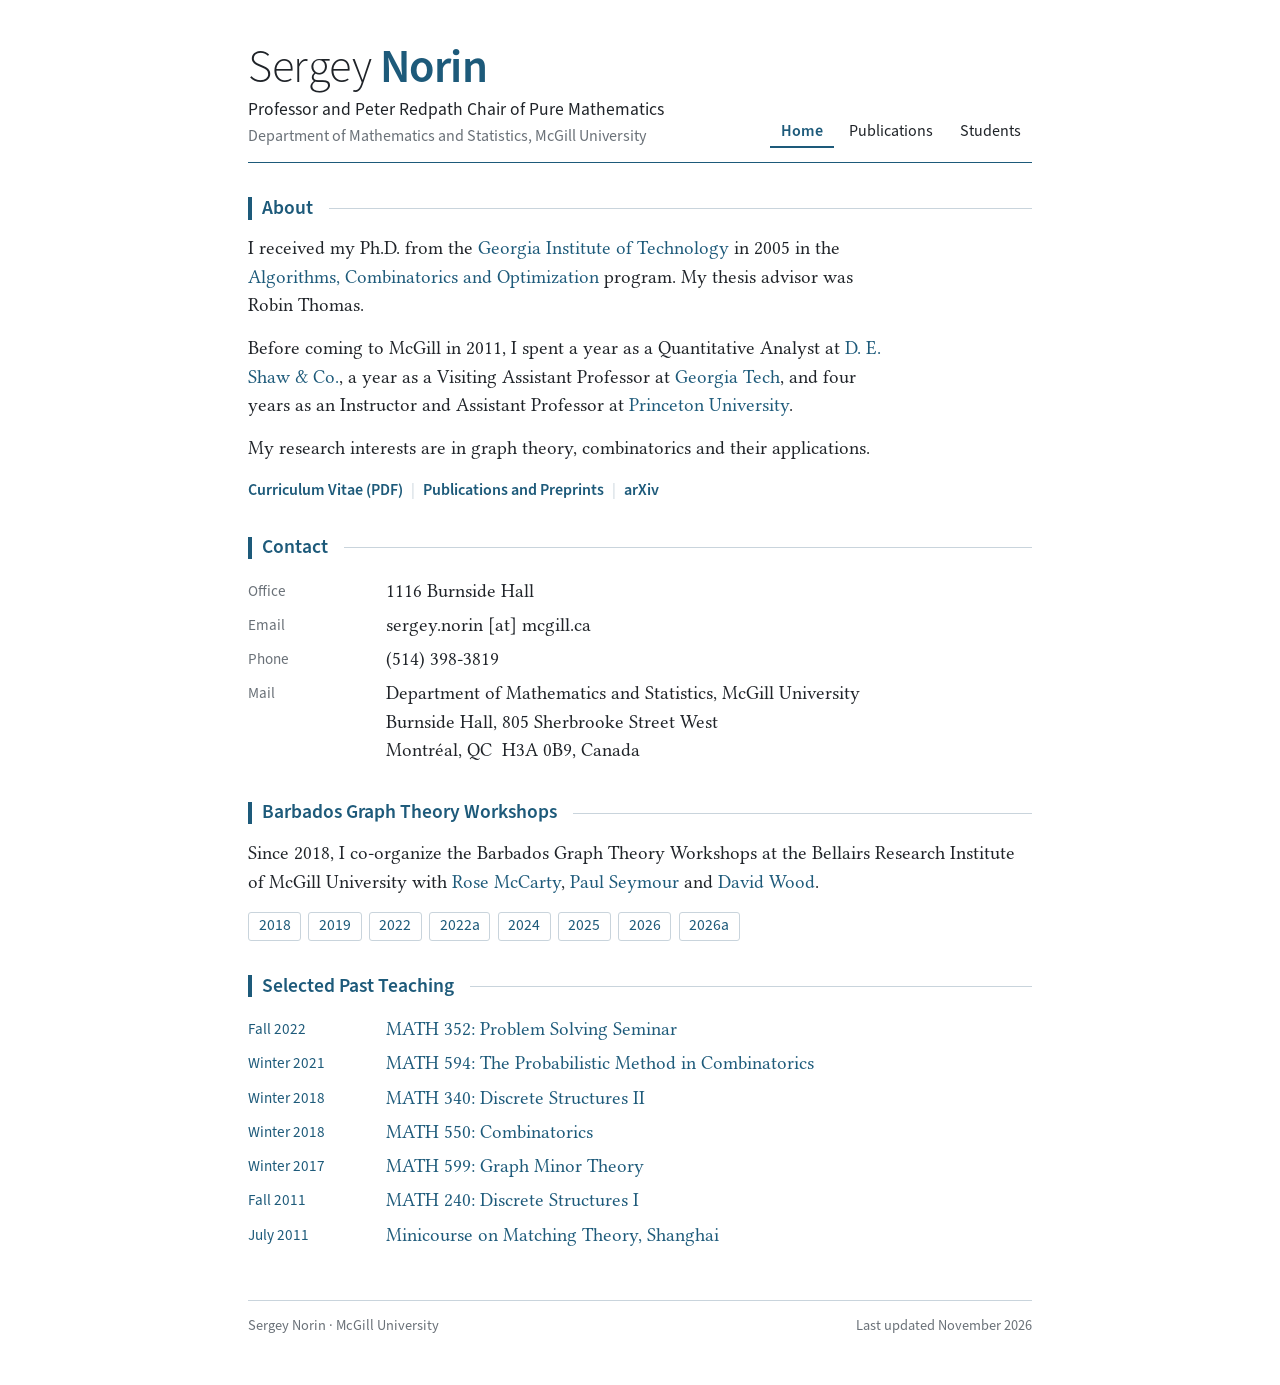
==== index.html @ 2191cc51 "Publish personal website on GitHub Pages" ====
<!DOCTYPE html>
<html lang="en" class="no-js">
<head>
  <meta charset="utf-8">
  <meta name="viewport" content="width=device-width, initial-scale=1">
  <title>Sergey Norin</title>
  <meta name="description" content="Sergey Norin, Professor and Peter Redpath Chair of Pure Mathematics, Department of Mathematics and Statistics, McGill University. Graph theory and combinatorics.">
  <meta name="author" content="Sergey Norin">
  <link rel="icon" href="assets/favicon.svg" type="image/svg+xml">
  <link rel="preload" href="assets/fonts/libertinus-serif-regular.woff2" as="font" type="font/woff2" crossorigin>
  <link rel="preload" href="assets/fonts/sn-sans-regular.woff2" as="font" type="font/woff2" crossorigin>
  <link rel="stylesheet" href="assets/css/style.css">
  <script>document.documentElement.classList.remove('no-js');</script>
</head>
<body>
<a class="skip" href="#main">Skip to content</a>
<div class="page">

  <header class="masthead">
    <div>
      <h1><a href="./"><span class="first">Sergey</span> <span class="last">Norin</span></a></h1>
      <p class="role">Professor and Peter Redpath Chair of Pure Mathematics</p>
      <p class="dept"><a href="https://www.mcgill.ca/mathstat/">Department of Mathematics and Statistics</a>, <a href="https://www.mcgill.ca/">McGill University</a></p>
    </div>
    <nav class="nav" aria-label="Main">
      <ul>
        <li><a href="./" aria-current="page">Home</a></li>
        <li><a href="publications.html">Publications</a></li>
        <li><a href="students.html">Students</a></li>
      </ul>
    </nav>
  </header>

  <main id="main">

    <section class="section lead" aria-labelledby="about">
      <h2 id="about">About</h2>
      <p>I received my Ph.D. from the <a href="https://www.gatech.edu/">Georgia Institute of Technology</a> in 2005 in the <a href="https://aco.gatech.edu/">Algorithms, Combinatorics and Optimization</a> program. My thesis advisor was Robin Thomas.</p>
      <p>Before coming to McGill in 2011, I spent a year as a Quantitative Analyst at <a href="https://www.deshaw.com/">D. E. Shaw &amp; Co.</a>, a year as a Visiting Assistant Professor at <a href="https://math.gatech.edu/">Georgia Tech</a>, and four years as an Instructor and Assistant Professor at <a href="https://www.math.princeton.edu/">Princeton University</a>.</p>
      <p>My research interests are in graph theory, combinatorics and their applications.</p>
      <p class="quicklinks">
        <a href="cv.pdf">Curriculum Vitae (PDF)</a><span class="sep" aria-hidden="true">|</span><a href="publications.html">Publications and Preprints</a><span class="sep" aria-hidden="true">|</span><a href="https://arxiv.org/search/?query=Norin%2C+Sergey&amp;searchtype=author&amp;order=-announced_date_first">arXiv</a>
      </p>
    </section>

    <section class="section" aria-labelledby="contact">
      <h2 id="contact">Contact</h2>
      <ul class="cvlist contact">
        <li><span class="when">Office</span><span class="what">1116 Burnside Hall</span></li>
        <li><span class="when">Email</span><span class="what">sergey.norin [at] mcgill.ca</span></li>
        <li><span class="when">Phone</span><span class="what">(514) 398-3819</span></li>
        <li><span class="when">Mail</span><address class="what">Department of Mathematics and Statistics, McGill University<br>Burnside Hall, 805 Sherbrooke Street West<br>Montréal, QC&nbsp; H3A 0B9, Canada</address></li>
      </ul>
    </section>

    <section class="section" aria-labelledby="workshops">
      <h2 id="workshops">Barbados Graph Theory Workshops</h2>
      <p>Since 2018, I co-organize the Barbados Graph Theory Workshops at the Bellairs Research Institute of McGill University with <a href="https://mccarty.math.gatech.edu/">Rose McCarty</a>, <a href="https://web.math.princeton.edu/~pds/">Paul Seymour</a> and <a href="https://davidwooddavid.github.io/">David Wood</a>.</p>
      <ul class="inline-list">
        <li><a href="https://web.math.princeton.edu/~pds/barbados18/index.html">2018</a></li>
        <li><a href="https://web.math.princeton.edu/~pds/barbados19/index.html">2019</a></li>
        <li><a href="https://web.math.princeton.edu/~pds/barbados22/index.html">2022</a></li>
        <li><a href="https://web.math.princeton.edu/~pds/barbados22a/index.html">2022a</a></li>
        <li><a href="https://web.math.princeton.edu/~pds/barbados24/index.html">2024</a></li>
        <li><a href="https://web.math.princeton.edu/~pds/barbados25/index.html">2025</a></li>
        <li><a href="https://web.math.princeton.edu/~pds/barbados26/index.html">2026</a></li>
        <li><a href="https://web.math.princeton.edu/~pds/barbados26a/index.html">2026a</a></li>
      </ul>
    </section>

    <section class="section" aria-labelledby="teaching">
      <h2 id="teaching">Selected Past Teaching</h2>
      <ul class="cvlist">
        <li><span class="when">Fall 2022</span><span class="what"><a href="https://www.math.mcgill.ca/snorin/putnam2022.html">MATH 352: Problem Solving Seminar</a></span></li>
        <li><span class="when">Winter 2021</span><span class="what"><a href="https://www.math.mcgill.ca/snorin/math594W21.html">MATH 594: The Probabilistic Method in Combinatorics</a></span></li>
        <li><span class="when">Winter 2018</span><span class="what"><a href="https://www.math.mcgill.ca/snorin/math340W18.html">MATH 340: Discrete Structures II</a></span></li>
        <li><span class="when">Winter 2018</span><span class="what"><a href="https://www.math.mcgill.ca/snorin/math550W18.html">MATH 550: Combinatorics</a></span></li>
        <li><span class="when">Winter 2017</span><span class="what"><a href="https://www.math.mcgill.ca/snorin/math599W17.html">MATH 599: Graph Minor Theory</a></span></li>
        <li><span class="when">Fall 2011</span><span class="what"><a href="https://www.math.mcgill.ca/snorin/MATH240F11.html">MATH 240: Discrete Structures I</a></span></li>
        <li><span class="when">July 2011</span><span class="what"><a href="https://www.math.mcgill.ca/snorin/matchingMinicourse.html">Minicourse on Matching Theory, Shanghai</a></span></li>
      </ul>
    </section>

  </main>

  <footer class="foot">
    <span>Sergey Norin · McGill University</span>
    <span>Last updated November 2026</span>
  </footer>

</div>
</body>
</html>
---- assets/css/style.css ----
/* ==========================================================================
   Sergey Norin, personal website
   Colours and type follow the 2026 CV: petrol-blue accent,
   Libertinus Serif for text, Source Sans (served as "SN Sans") for labels.
   ========================================================================== */

/* ---------- fonts --------------------------------------------------------- */
@font-face { font-family: "Libertinus Serif"; src: url("../fonts/libertinus-serif-regular.woff2") format("woff2");
  font-weight: 400; font-style: normal; font-display: swap; }
@font-face { font-family: "Libertinus Serif"; src: url("../fonts/libertinus-serif-italic.woff2") format("woff2");
  font-weight: 400; font-style: italic; font-display: swap; }
@font-face { font-family: "Libertinus Serif"; src: url("../fonts/libertinus-serif-semibold.woff2") format("woff2");
  font-weight: 600; font-style: normal; font-display: swap; }
@font-face { font-family: "SN Sans"; src: url("../fonts/sn-sans-light.woff2") format("woff2");
  font-weight: 300; font-style: normal; font-display: swap; }
@font-face { font-family: "SN Sans"; src: url("../fonts/sn-sans-regular.woff2") format("woff2");
  font-weight: 400; font-style: normal; font-display: swap; }
@font-face { font-family: "SN Sans"; src: url("../fonts/sn-sans-semibold.woff2") format("woff2");
  font-weight: 600; font-style: normal; font-display: swap; }

/* ---------- colour tokens ------------------------------------------------- */
:root {
  --bg: #ffffff;
  --ink: #1f2328;
  --accent: #1d5a7a;
  --accent-soft: #e8f0f5;
  --muted: #6a7178;
  --hair: #c9d4dc;
  --serif: "Libertinus Serif", "Iowan Old Style", "Palatino Linotype", Palatino, Georgia, serif;
  --sans: "SN Sans", "Source Sans 3", "Source Sans Pro", "Segoe UI", system-ui, sans-serif;
  --datecol: 7.6rem;
  color-scheme: light;
}
@media (prefers-color-scheme: dark) {
  :root:not([data-theme="light"]) {
    --bg: #14181b;
    --ink: #e3e6e8;
    --accent: #84bedb;
    --accent-soft: #1d2b33;
    --muted: #9aa3aa;
    --hair: #2f3d46;
    color-scheme: dark;
  }
}
:root[data-theme="dark"] {
  --bg: #14181b; --ink: #e3e6e8; --accent: #84bedb; --accent-soft: #1d2b33;
  --muted: #9aa3aa; --hair: #2f3d46; color-scheme: dark;
}

/* ---------- base ---------------------------------------------------------- */
*, *::before, *::after { box-sizing: border-box; }
html { -webkit-text-size-adjust: 100%; text-size-adjust: 100%; }
body {
  margin: 0;
  background: var(--bg);
  color: var(--ink);
  font-family: var(--serif);
  font-size: 1.1875rem;          /* 19px: Libertinus runs small */
  line-height: 1.5;
  font-variant-numeric: lining-nums;
  font-kerning: normal;
}
.page { max-width: 52rem; margin: 0 auto; padding: 2.75rem 1.5rem 3rem; }
a { color: var(--accent); text-decoration: none; }
a:hover, a:focus-visible { text-decoration: underline; text-underline-offset: 0.15em; }
a:focus-visible, button:focus-visible { outline: 2px solid var(--accent); outline-offset: 2px; border-radius: 2px; }
p { margin: 0 0 0.75em; }
i, em { font-style: italic; }
b, strong { font-weight: 600; }
sub, sup { font-size: 0.72em; line-height: 0; }
.muted { color: var(--muted); }
.sans { font-family: var(--sans); }
.skip { position: absolute; left: -999px; top: 0; }
.skip:focus { left: 1rem; top: 1rem; background: var(--bg); padding: 0.4rem 0.7rem; z-index: 10; }

/* ---------- masthead ------------------------------------------------------ */
.masthead {
  display: flex; flex-wrap: wrap; align-items: flex-end; justify-content: space-between;
  gap: 1rem 2rem;
  padding-bottom: 0.9rem;
  border-bottom: 1.5px solid var(--accent);
}
.masthead h1 {
  margin: 0 0 0.35rem;
  font-family: var(--sans); font-weight: 300;
  font-size: clamp(2.3rem, 6vw, 2.9rem); line-height: 1.05; letter-spacing: -0.01em;
}
.masthead h1 a { color: inherit; }
.masthead h1 a:hover { text-decoration: none; }
.masthead h1 .last { font-weight: 600; color: var(--accent); }
.masthead .role { margin: 0; font-family: var(--sans); font-size: 1.1rem; line-height: 1.35; }
.masthead .dept { margin: 0.1rem 0 0; font-family: var(--sans); font-size: 1rem; color: var(--muted); }
.masthead .dept a { color: var(--muted); }
.masthead .dept a:hover { color: var(--accent); }

.nav { font-family: var(--sans); font-size: 1rem; }
.nav ul { list-style: none; display: flex; gap: 0.25rem; margin: 0; padding: 0; }
.nav a {
  display: block; padding: 0.3rem 0.7rem; border-radius: 3px;
  color: var(--ink);
}
.nav a:hover { background: var(--accent-soft); color: var(--accent); text-decoration: none; }
.nav a[aria-current="page"] { color: var(--accent); font-weight: 600; box-shadow: inset 0 -2px 0 var(--accent); border-radius: 0; }

/* ---------- sections (CV-style headings) ---------------------------------- */
.section { margin-top: 2.1rem; }
.section > h2 {
  display: flex; align-items: center; gap: 0.6rem;
  margin: 0 0 0.9rem;
  font-family: var(--sans); font-weight: 600; font-size: 1.22rem; line-height: 1.2;
  color: var(--accent);
}
.section > h2::before {
  content: ""; flex: none; width: 4px; height: 1.15em; background: var(--accent);
}
.section > h2::after {
  content: ""; flex: 1; height: 1px; background: var(--hair); margin-left: 0.4rem;
}
.lead p { max-width: 40rem; }

/* ---------- two-column lists (date | content), as in the CV -------------- */
.cvlist { list-style: none; margin: 0; padding: 0; }
.cvlist > li {
  display: grid; grid-template-columns: var(--datecol) minmax(0, 1fr);
  column-gap: 1rem;
  padding: 0.18rem 0;
}
.cvlist .when {
  font-family: var(--sans); font-size: 0.95rem; line-height: 1.85;
  color: var(--accent); white-space: nowrap; font-variant-numeric: tabular-nums;
}
.cvlist .what { min-width: 0; }
.cvlist .note { display: block; color: var(--muted); font-size: 0.95em; }
.cvlist .note::before { content: "\2192\00a0"; }
.cvlist .sub {
  grid-column: 2; padding-top: 0.6rem;
  font-family: var(--sans); font-weight: 600; font-size: 0.8rem;
  letter-spacing: 0.08em; text-transform: uppercase; color: var(--muted);
}
.cvlist > li.sub-row { display: block; padding: 0.8rem 0 0.1rem calc(var(--datecol) + 1rem); }
.cvlist > li.sub-row:first-child { padding-top: 0; }
.cvlist > li.sub-row span {
  font-family: var(--sans); font-weight: 600; font-size: 0.8rem;
  letter-spacing: 0.08em; text-transform: uppercase; color: var(--muted);
}

/* contact rows: label column */
.contact .when { color: var(--muted); }
.contact address { font-style: normal; }

/* compact inline link lists (workshops, quick links) */
.inline-list { list-style: none; margin: 0.4rem 0 0; padding: 0; display: flex; flex-wrap: wrap; gap: 0.45rem; }
.inline-list a {
  display: inline-block; padding: 0.12rem 0.6rem;
  font-family: var(--sans); font-size: 0.98rem;
  border: 1px solid var(--hair); border-radius: 3px; color: var(--accent);
}
.inline-list a:hover { border-color: var(--accent); background: var(--accent-soft); text-decoration: none; }

.quicklinks { font-family: var(--sans); font-size: 1rem; margin-top: 1rem; }
.quicklinks a { font-weight: 600; }
.quicklinks .sep { color: var(--hair); margin: 0 0.5rem; }

/* ---------- publications -------------------------------------------------- */
.pub-tools {
  display: flex; flex-wrap: wrap; align-items: center; justify-content: space-between;
  gap: 0.8rem 1.5rem; margin: 1.6rem 0 0.4rem;
  font-family: var(--sans); font-size: 1rem;
}
.pub-count { color: var(--muted); }
.pub-note { margin: 0 0 0.2rem; font-family: var(--sans); font-size: 1rem; color: var(--muted); }
.seg { display: inline-flex; border: 1px solid var(--accent); border-radius: 4px; overflow: hidden; }
.seg button {
  font: inherit; font-size: 0.95rem; padding: 0.3rem 0.85rem; margin: 0;
  border: 0; background: transparent; color: var(--accent); cursor: pointer;
}
.seg button + button { border-left: 1px solid var(--accent); }
.seg button[aria-pressed="true"] { background: var(--accent); color: var(--bg); }
.no-js .seg { display: none; }

.topic-index { margin: 0.6rem 0 0; }
.topic-index a .n { color: var(--muted); font-size: 0.85em; margin-left: 0.3em; }

.pubs { list-style: none; margin: 0; padding: 0; font-size: 1.06rem; }
.pubs > li {
  display: grid; grid-template-columns: 5.6rem minmax(0, 1fr); column-gap: 1rem;
  padding: 0.28rem 0;
}
.pubs .y {
  font-family: var(--sans); font-size: 0.9rem; line-height: 1.95;
  color: var(--accent); font-variant-numeric: tabular-nums; white-space: nowrap;
}
.pubs li[data-y="preprint"] .y, .pubs li[data-y="manuscript"] .y { color: var(--muted); }
.pubs .t { font-weight: 400; }
.pubs .co { color: var(--muted); }
.pubs .extra { display: block; color: var(--muted); font-size: 0.93em; }
#by-year .pubs .y { font-weight: 600; }
#by-year .pubs .y:empty::before { content: ""; }
#by-year .yeargroup + .yeargroup { margin-top: 0.5rem; }
[hidden] { display: none !important; }

/* ---------- footer -------------------------------------------------------- */
.foot {
  margin-top: 3rem; padding-top: 0.9rem; border-top: 1px solid var(--hair);
  display: flex; flex-wrap: wrap; justify-content: space-between; gap: 0.5rem 1.5rem;
  font-family: var(--sans); font-size: 0.9rem; color: var(--muted);
}
.foot a { color: var(--muted); }
.foot a:hover { color: var(--accent); }

/* ---------- small screens ------------------------------------------------- */
@media (max-width: 40rem) {
  body { font-size: 1.125rem; }
  .page { padding: 1.6rem 1rem 2.4rem; }
  .masthead { align-items: flex-start; }
  .nav { width: 100%; }
  .nav ul { margin-left: -0.7rem; }
  .cvlist > li, .pubs > li { grid-template-columns: minmax(0, 1fr); }
  .cvlist .when, .pubs .y { line-height: 1.4; }
  .cvlist > li.sub-row { padding-left: 0; }
  .pubs .y:empty { display: none; }
  .pubs > li { padding: 0.45rem 0; }
  .cvlist > li { padding: 0.35rem 0; }
}

/* ---------- print --------------------------------------------------------- */
@media print {
  .nav, .pub-tools .seg, .topic-index, .skip { display: none !important; }
  .page { max-width: none; padding: 0; }
  a { color: inherit; }
}
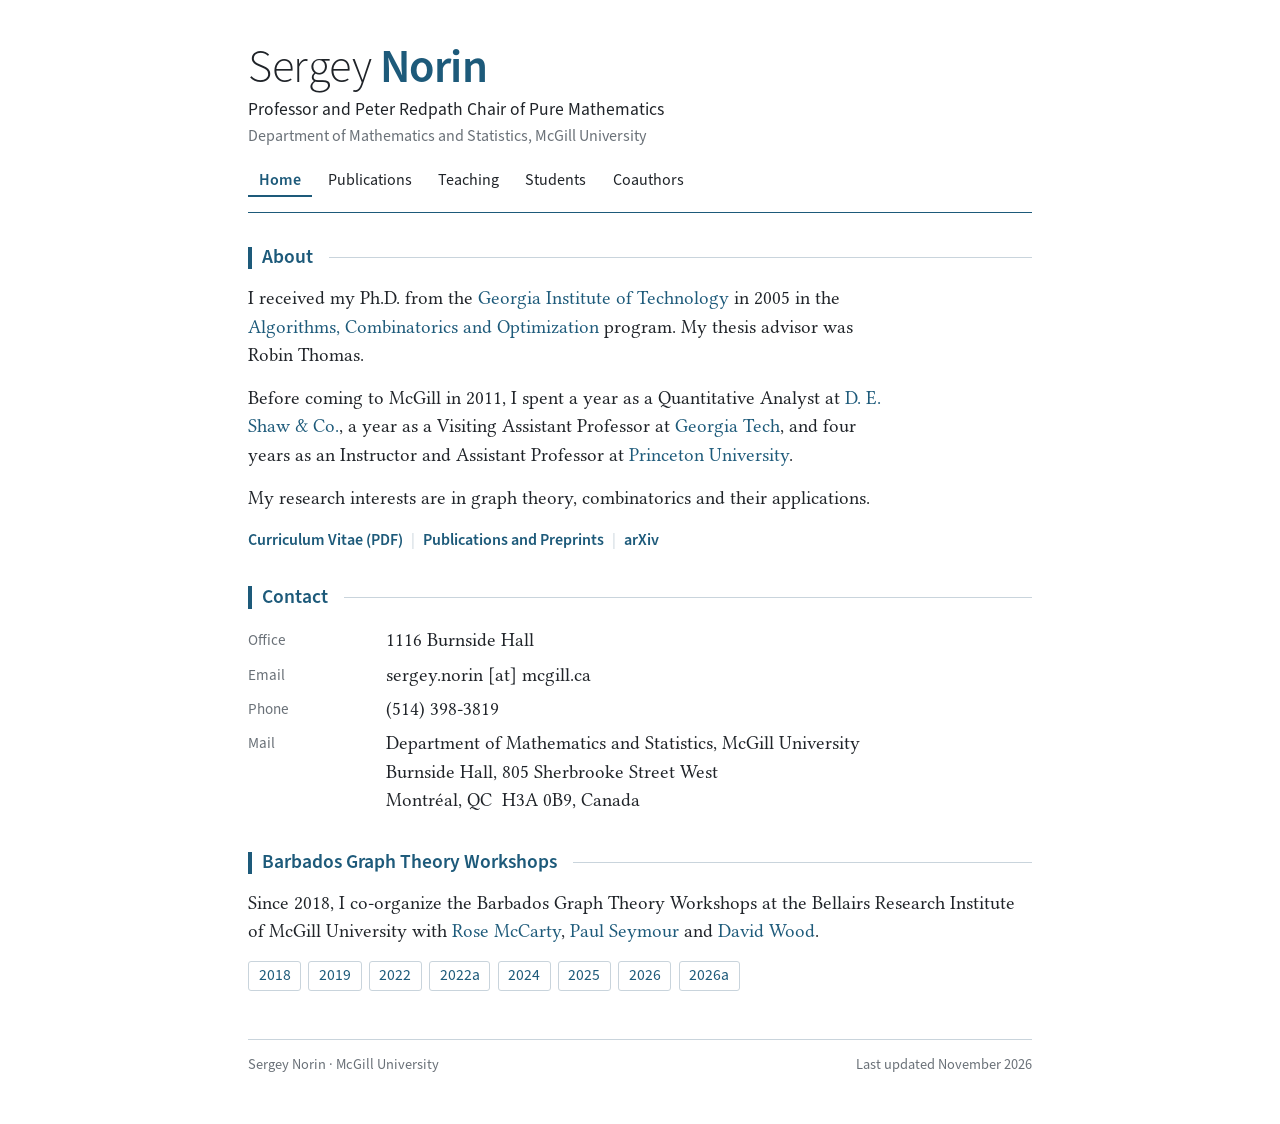
==== commit eb5cc83d: "Add coauthors and teaching pages" ====
--- a/index.html
+++ b/index.html
@@ -26,7 +26,9 @@
       <ul>
         <li><a href="./" aria-current="page">Home</a></li>
         <li><a href="publications.html">Publications</a></li>
+        <li><a href="teaching.html">Teaching</a></li>
         <li><a href="students.html">Students</a></li>
+        <li><a href="coauthors.html">Coauthors</a></li>
       </ul>
     </nav>
   </header>
@@ -68,19 +70,6 @@
       </ul>
     </section>
 
-    <section class="section" aria-labelledby="teaching">
-      <h2 id="teaching">Selected Past Teaching</h2>
-      <ul class="cvlist">
-        <li><span class="when">Fall 2022</span><span class="what"><a href="https://www.math.mcgill.ca/snorin/putnam2022.html">MATH 352: Problem Solving Seminar</a></span></li>
-        <li><span class="when">Winter 2021</span><span class="what"><a href="https://www.math.mcgill.ca/snorin/math594W21.html">MATH 594: The Probabilistic Method in Combinatorics</a></span></li>
-        <li><span class="when">Winter 2018</span><span class="what"><a href="https://www.math.mcgill.ca/snorin/math340W18.html">MATH 340: Discrete Structures II</a></span></li>
-        <li><span class="when">Winter 2018</span><span class="what"><a href="https://www.math.mcgill.ca/snorin/math550W18.html">MATH 550: Combinatorics</a></span></li>
-        <li><span class="when">Winter 2017</span><span class="what"><a href="https://www.math.mcgill.ca/snorin/math599W17.html">MATH 599: Graph Minor Theory</a></span></li>
-        <li><span class="when">Fall 2011</span><span class="what"><a href="https://www.math.mcgill.ca/snorin/MATH240F11.html">MATH 240: Discrete Structures I</a></span></li>
-        <li><span class="when">July 2011</span><span class="what"><a href="https://www.math.mcgill.ca/snorin/matchingMinicourse.html">Minicourse on Matching Theory, Shanghai</a></span></li>
-      </ul>
-    </section>
-
   </main>
 
   <footer class="foot">
--- a/assets/css/style.css
+++ b/assets/css/style.css
@@ -199,6 +199,45 @@
 #by-year .yeargroup + .yeargroup { margin-top: 0.5rem; }
 [hidden] { display: none !important; }
 
+/* ---------- coauthors ----------------------------------------------------- */
+/* Rows of names grouped by number of joint papers; --k (set on each row)
+   is that number and drives the font size and weight. */
+.co-head, .coauthors > li {
+  display: grid; grid-template-columns: 3rem minmax(0, 1fr); column-gap: 1.1rem;
+  align-items: baseline;
+}
+.co-head {
+  margin: 1.4rem 0 0.2rem;
+  font-family: var(--sans); font-weight: 600; font-size: 0.8rem;
+  letter-spacing: 0.08em; text-transform: uppercase; color: var(--muted);
+}
+.co-head span:first-child { text-align: right; }
+.coauthors { list-style: none; margin: 0; padding: 0; }
+.coauthors > li {
+  padding: 0.55rem 0 0.6rem;
+  border-top: 1px solid var(--hair);
+}
+.coauthors .n {
+  font-family: var(--sans); font-weight: 600; color: var(--accent);
+  font-size: calc(0.95rem + (var(--k) - 1) * 0.07rem);
+  text-align: right; font-variant-numeric: tabular-nums; line-height: 1.2;
+}
+.coauthors .names {
+  list-style: none; margin: 0; padding: 0;
+  font-size: calc(1rem + (var(--k) - 1) * 0.085rem);
+  /* semibold from 5 joint papers up */
+  font-weight: clamp(400, calc(400 + (var(--k) - 4) * 200), 600);
+  line-height: 1.45;
+}
+.coauthors .names li { display: inline; white-space: nowrap; }
+.coauthors .names li:not(:last-child)::after {
+  content: "\00a0\00b7"; color: var(--muted); font-weight: 400;
+}
+.vh {
+  position: absolute; width: 1px; height: 1px; overflow: hidden;
+  clip: rect(0 0 0 0); clip-path: inset(50%); white-space: nowrap;
+}
+
 /* ---------- footer -------------------------------------------------------- */
 .foot {
   margin-top: 3rem; padding-top: 0.9rem; border-top: 1px solid var(--hair);
@@ -221,6 +260,18 @@
   .pubs .y:empty { display: none; }
   .pubs > li { padding: 0.45rem 0; }
   .cvlist > li { padding: 0.35rem 0; }
+  .coauthors > li { grid-template-columns: 2.1rem minmax(0, 1fr); column-gap: 0.75rem; }
+  .co-head { display: none; }
+  /* five tabs: one spread-out row from 375px up, wrapping (not overflowing) below that */
+  .nav { font-size: 0.93rem; }
+  .nav ul { margin: 0 -0.25rem; flex-wrap: wrap; justify-content: space-between; gap: 0; }
+  .nav a { padding: 0.3rem 0.25rem; }
+  .coauthors { margin-top: 1rem; }
+  .coauthors .names { font-size: calc(0.98rem + (var(--k) - 1) * 0.06rem); }
+  .coauthors .n { font-size: calc(0.9rem + (var(--k) - 1) * 0.05rem); }
+}
+@media (max-width: 22rem) {
+  .nav ul { justify-content: flex-start; column-gap: 0.6rem; }
 }
 
 /* ---------- print --------------------------------------------------------- */
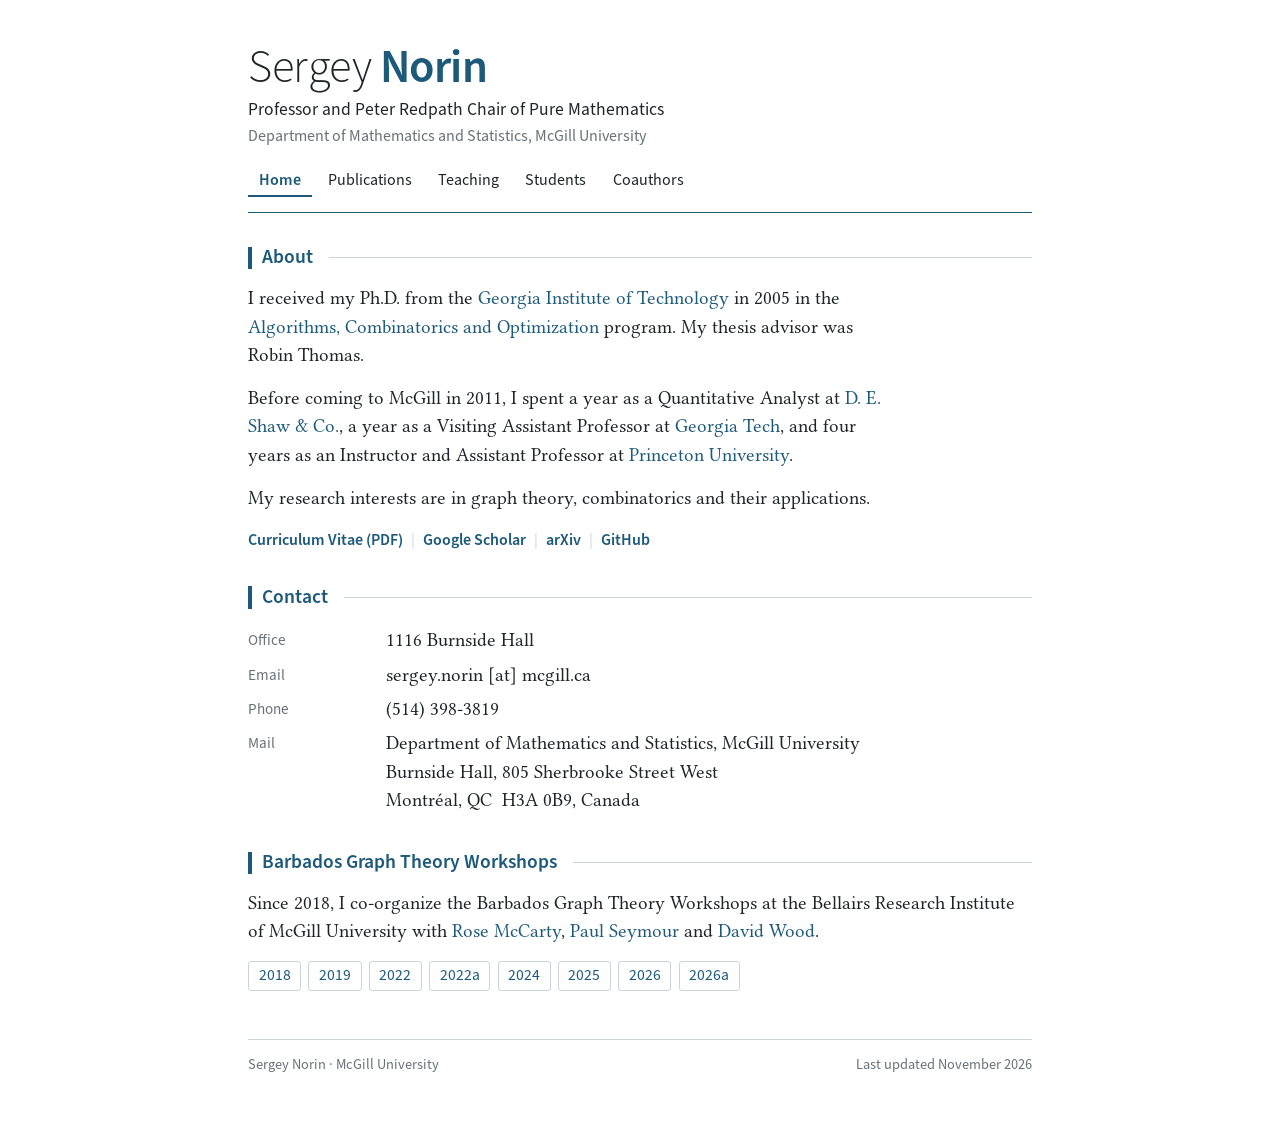
==== commit 642573e4: "Home page: replace Publications link with Google Scholar and GitHub Quick links now read: CV | Googl" ====
--- a/index.html
+++ b/index.html
@@ -41,7 +41,7 @@
       <p>Before coming to McGill in 2011, I spent a year as a Quantitative Analyst at <a href="https://www.deshaw.com/">D. E. Shaw &amp; Co.</a>, a year as a Visiting Assistant Professor at <a href="https://math.gatech.edu/">Georgia Tech</a>, and four years as an Instructor and Assistant Professor at <a href="https://www.math.princeton.edu/">Princeton University</a>.</p>
       <p>My research interests are in graph theory, combinatorics and their applications.</p>
       <p class="quicklinks">
-        <a href="cv.pdf">Curriculum Vitae (PDF)</a><span class="sep" aria-hidden="true">|</span><a href="publications.html">Publications and Preprints</a><span class="sep" aria-hidden="true">|</span><a href="https://arxiv.org/search/?query=Norin%2C+Sergey&amp;searchtype=author&amp;order=-announced_date_first">arXiv</a>
+        <a href="cv.pdf">Curriculum Vitae (PDF)</a><span class="sep" aria-hidden="true">|</span><wbr><a href="https://scholar.google.com/citations?user=vLFHrUMAAAAJ">Google Scholar</a><span class="sep" aria-hidden="true">|</span><wbr><a href="https://arxiv.org/search/?query=Norin%2C+Sergey&amp;searchtype=author&amp;order=-announced_date_first">arXiv</a><span class="sep" aria-hidden="true">|</span><wbr><a href="https://github.com/snorin239">GitHub</a>
       </p>
     </section>
 
